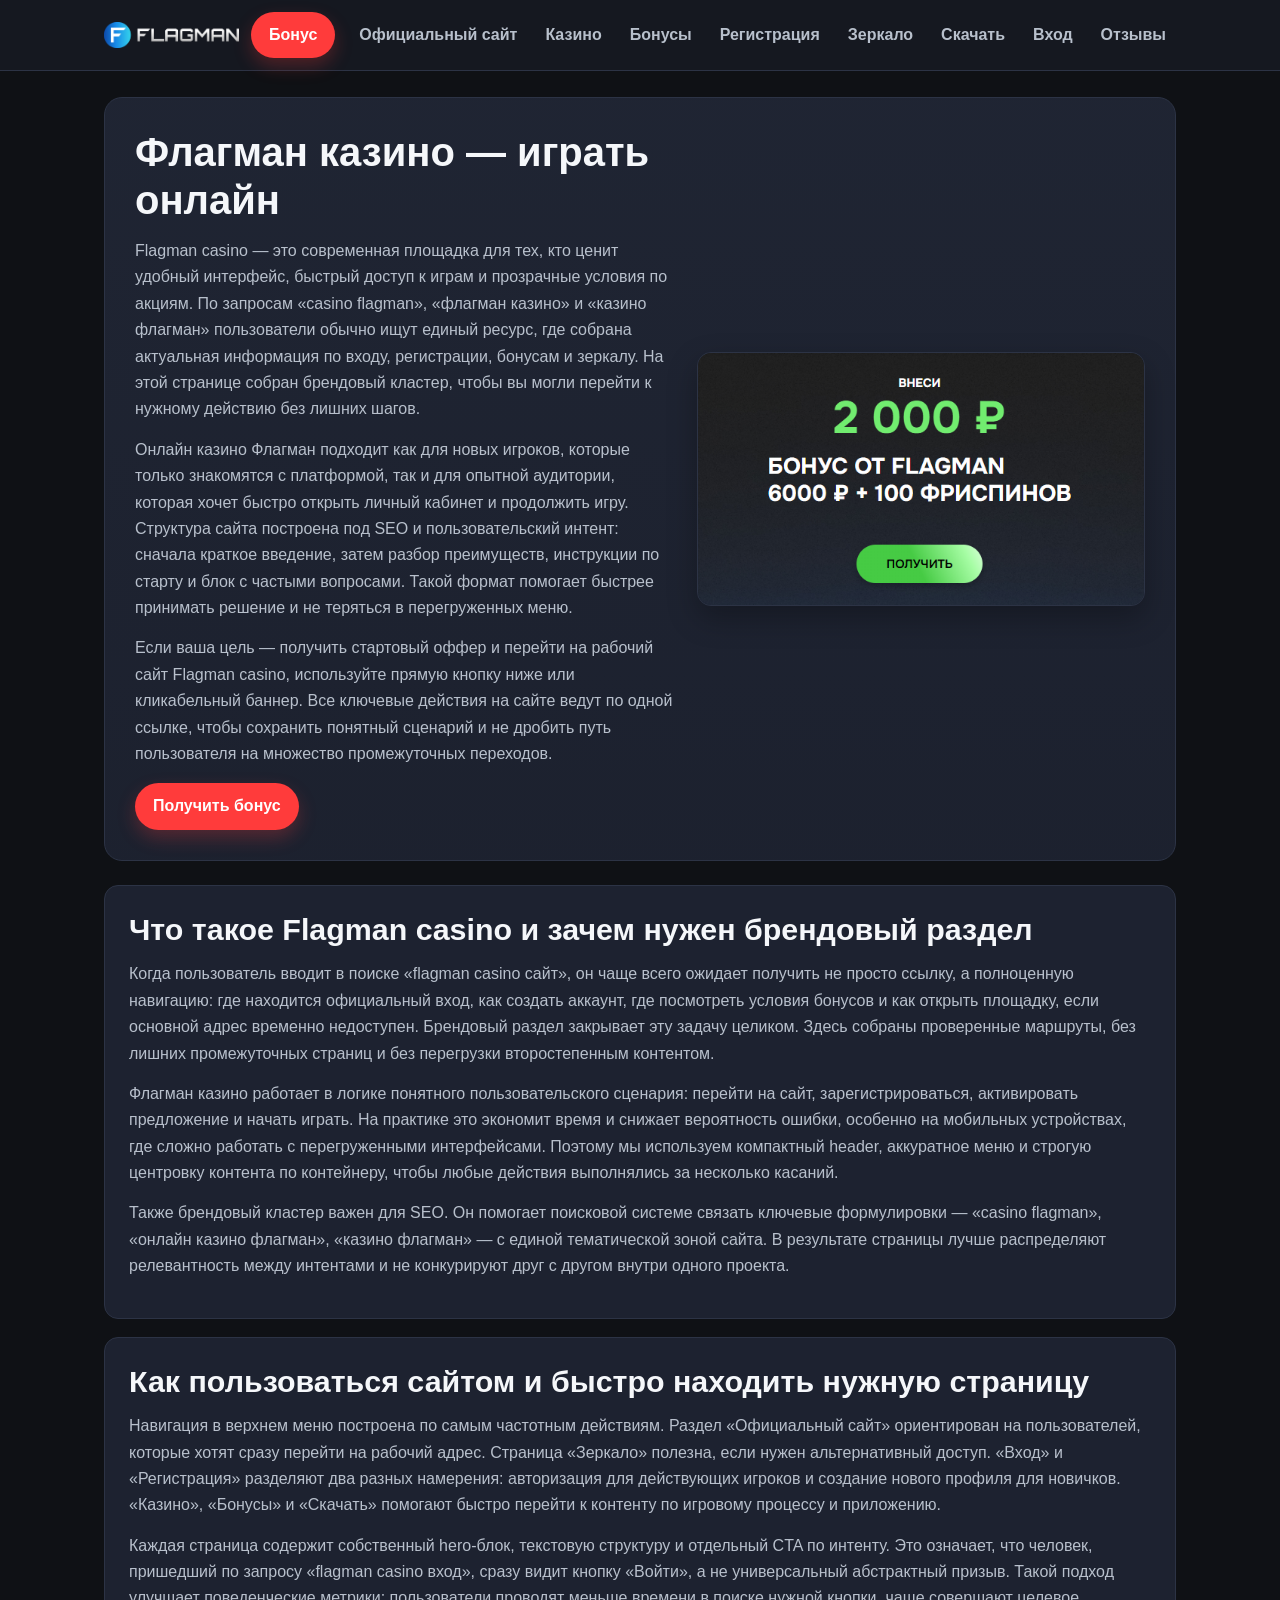
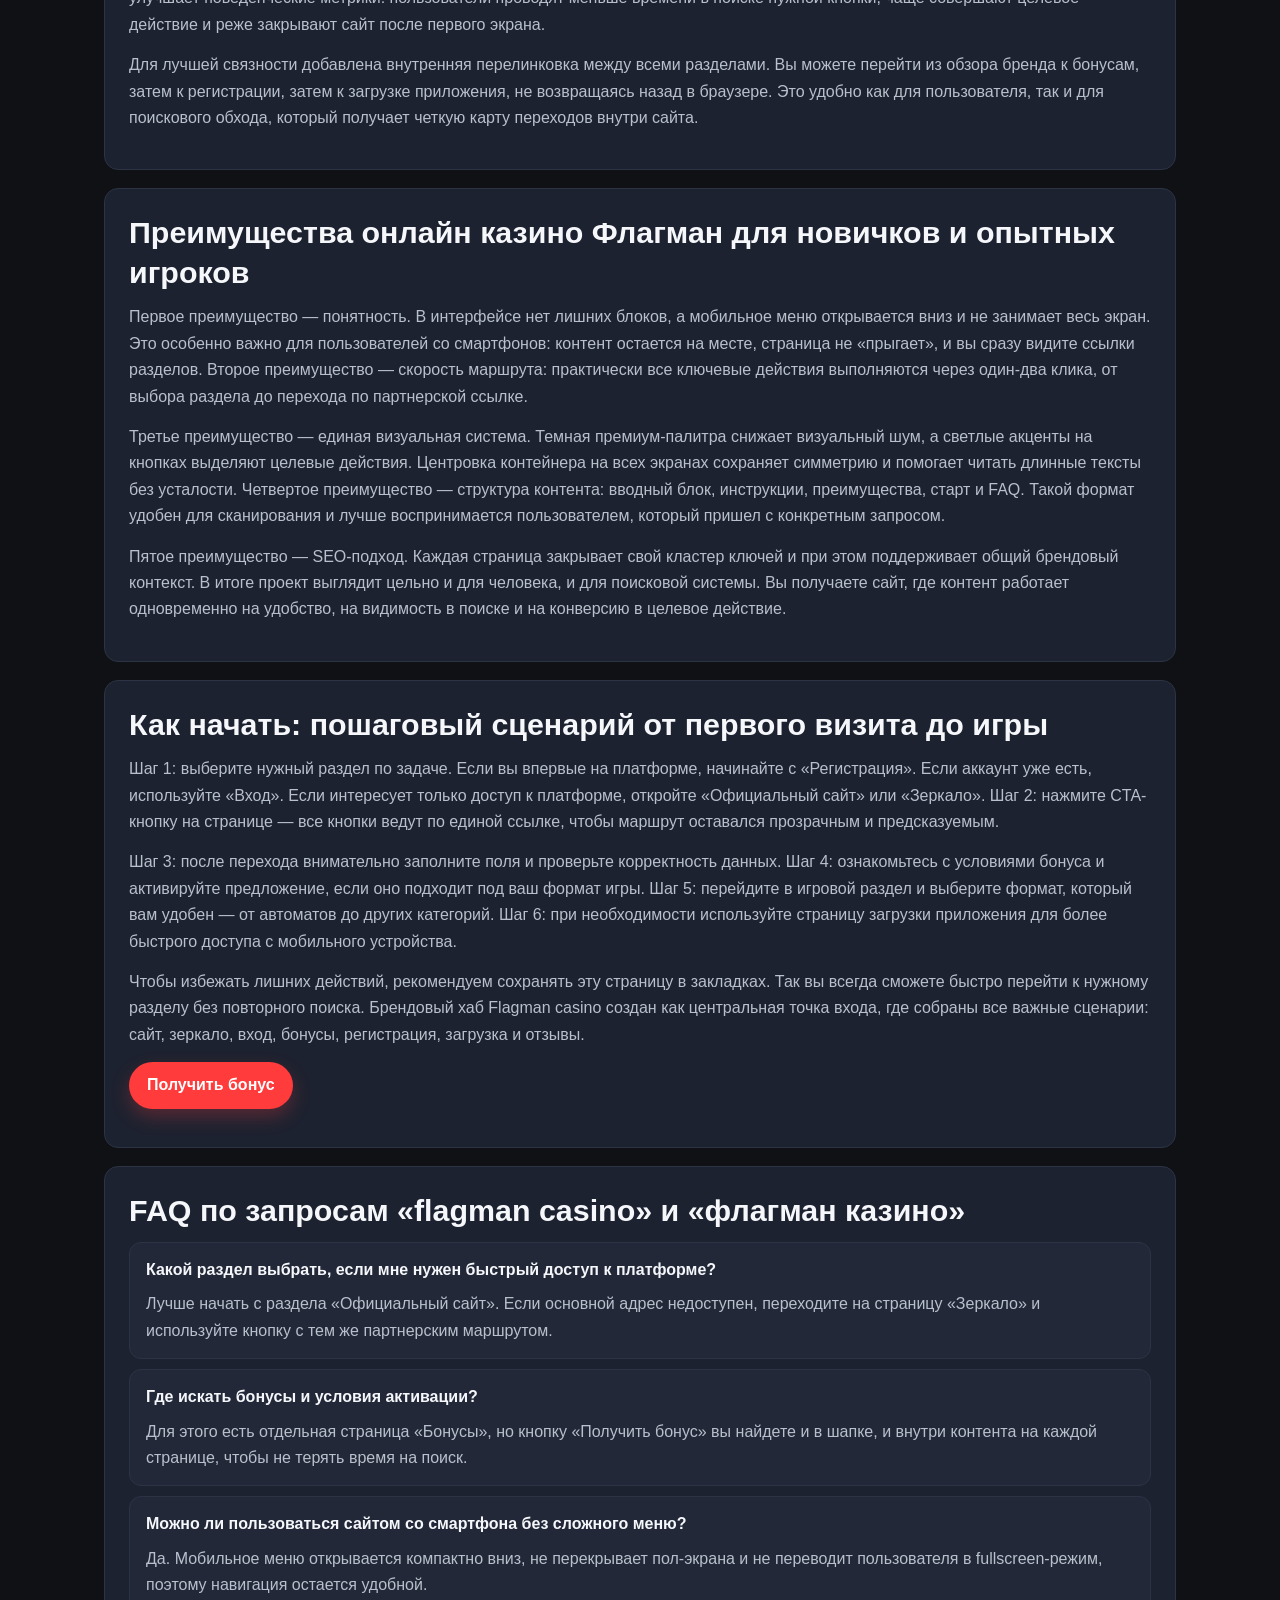
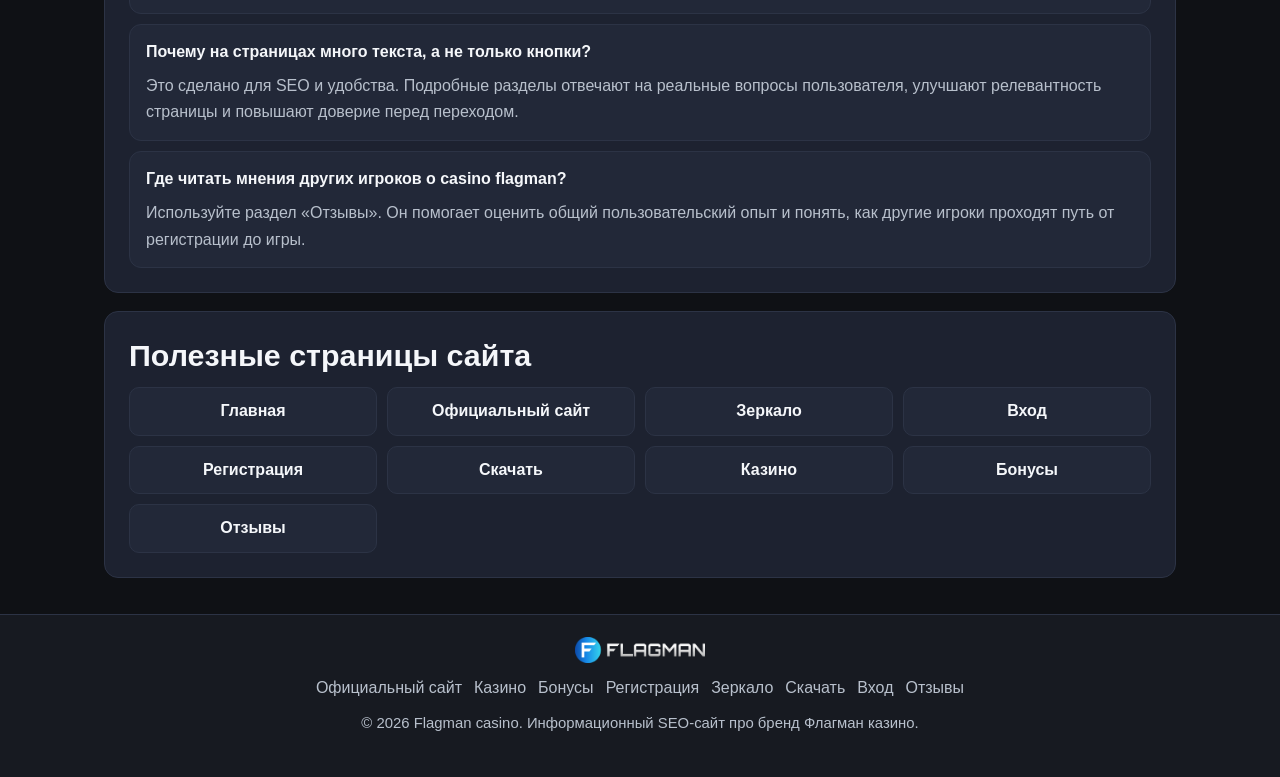
==== index.html @ 1f1b4e3d "Add files via upload" ====
<!doctype html>
<html lang="ru">
<head>
  <meta charset="UTF-8">
  <meta name="viewport" content="width=device-width, initial-scale=1.0">
  <title>Флагман казино — официальный сайт и бонусы</title>
  <meta name="description" content="Флагман казино: официальный сайт, актуальные бонусы, регистрация, вход и игровые автоматы. Узнайте, как начать играть в онлайн казино Флагман безопасно и удобно.">
  <meta name="keywords" content="flagman casino, casino flagman, флагман казино, казино флагман, flagman casino сайт, онлайн казино флагман">
  <link rel="canonical" href="https://example.com/">
  <link rel="stylesheet" href="style.css">
</head>
<body>
  <header class="site-header">
    <div class="container header-inner">
      <div class="brand-wrap">
        <a href="index.html"><img src="logo.png" alt="Логотип Flagman casino" class="logo"></a>
        <a class="bonus-btn" href="https://lkhq.cc/81ca" target="_blank" rel="nofollow noopener">Бонус</a>
      </div>
      <button class="menu-toggle" type="button" data-menu-toggle aria-label="Открыть меню" aria-expanded="false">☰</button>
      <nav class="main-nav" data-main-nav>
        <ul class="nav-list">
          <li><a href="official-site.html">Официальный сайт</a></li>
          <li><a href="casino.html">Казино</a></li>
          <li><a href="bonus.html">Бонусы</a></li>
          <li><a href="registration.html">Регистрация</a></li>
          <li><a href="zerkalo.html">Зеркало</a></li>
          <li><a href="download.html">Скачать</a></li>
          <li><a href="login.html">Вход</a></li>
          <li><a href="reviews.html">Отзывы</a></li>
        </ul>
      </nav>
    </div>
  </header>

  <main>
    <div class="container">
      <section class="hero">
        <div class="hero-grid">
          <div>
            <h1>Флагман казино — играть онлайн</h1>
            <p>Flagman casino — это современная площадка для тех, кто ценит удобный интерфейс, быстрый доступ к играм и прозрачные условия по акциям. По запросам «casino flagman», «флагман казино» и «казино флагман» пользователи обычно ищут единый ресурс, где собрана актуальная информация по входу, регистрации, бонусам и зеркалу. На этой странице собран брендовый кластер, чтобы вы могли перейти к нужному действию без лишних шагов.</p>
            <p>Онлайн казино Флагман подходит как для новых игроков, которые только знакомятся с платформой, так и для опытной аудитории, которая хочет быстро открыть личный кабинет и продолжить игру. Структура сайта построена под SEO и пользовательский интент: сначала краткое введение, затем разбор преимуществ, инструкции по старту и блок с частыми вопросами. Такой формат помогает быстрее принимать решение и не теряться в перегруженных меню.</p>
            <p>Если ваша цель — получить стартовый оффер и перейти на рабочий сайт Flagman casino, используйте прямую кнопку ниже или кликабельный баннер. Все ключевые действия на сайте ведут по одной ссылке, чтобы сохранить понятный сценарий и не дробить путь пользователя на множество промежуточных переходов.</p>
            <div class="hero-actions">
              <a class="cta-btn" href="https://lkhq.cc/81ca" target="_blank" rel="nofollow noopener">Получить бонус</a>
            </div>
          </div>
          <a class="banner-link" href="https://lkhq.cc/81ca" target="_blank" rel="nofollow noopener">
            <img src="banner.png" alt="Промо баннер Флагман казино с переходом на официальный сайт">
          </a>
        </div>
      </section>

      <div class="content-grid">
        <section class="section-card">
          <h2>Что такое Flagman casino и зачем нужен брендовый раздел</h2>
          <p>Когда пользователь вводит в поиске «flagman casino сайт», он чаще всего ожидает получить не просто ссылку, а полноценную навигацию: где находится официальный вход, как создать аккаунт, где посмотреть условия бонусов и как открыть площадку, если основной адрес временно недоступен. Брендовый раздел закрывает эту задачу целиком. Здесь собраны проверенные маршруты, без лишних промежуточных страниц и без перегрузки второстепенным контентом.</p>
          <p>Флагман казино работает в логике понятного пользовательского сценария: перейти на сайт, зарегистрироваться, активировать предложение и начать играть. На практике это экономит время и снижает вероятность ошибки, особенно на мобильных устройствах, где сложно работать с перегруженными интерфейсами. Поэтому мы используем компактный header, аккуратное меню и строгую центровку контента по контейнеру, чтобы любые действия выполнялись за несколько касаний.</p>
          <p>Также брендовый кластер важен для SEO. Он помогает поисковой системе связать ключевые формулировки — «casino flagman», «онлайн казино флагман», «казино флагман» — с единой тематической зоной сайта. В результате страницы лучше распределяют релевантность между интентами и не конкурируют друг с другом внутри одного проекта.</p>
        </section>

        <section class="section-card">
          <h2>Как пользоваться сайтом и быстро находить нужную страницу</h2>
          <p>Навигация в верхнем меню построена по самым частотным действиям. Раздел «Официальный сайт» ориентирован на пользователей, которые хотят сразу перейти на рабочий адрес. Страница «Зеркало» полезна, если нужен альтернативный доступ. «Вход» и «Регистрация» разделяют два разных намерения: авторизация для действующих игроков и создание нового профиля для новичков. «Казино», «Бонусы» и «Скачать» помогают быстро перейти к контенту по игровому процессу и приложению.</p>
          <p>Каждая страница содержит собственный hero-блок, текстовую структуру и отдельный CTA по интенту. Это означает, что человек, пришедший по запросу «flagman casino вход», сразу видит кнопку «Войти», а не универсальный абстрактный призыв. Такой подход улучшает поведенческие метрики: пользователи проводят меньше времени в поиске нужной кнопки, чаще совершают целевое действие и реже закрывают сайт после первого экрана.</p>
          <p>Для лучшей связности добавлена внутренняя перелинковка между всеми разделами. Вы можете перейти из обзора бренда к бонусам, затем к регистрации, затем к загрузке приложения, не возвращаясь назад в браузере. Это удобно как для пользователя, так и для поискового обхода, который получает четкую карту переходов внутри сайта.</p>
        </section>

        <section class="section-card">
          <h2>Преимущества онлайн казино Флагман для новичков и опытных игроков</h2>
          <p>Первое преимущество — понятность. В интерфейсе нет лишних блоков, а мобильное меню открывается вниз и не занимает весь экран. Это особенно важно для пользователей со смартфонов: контент остается на месте, страница не «прыгает», и вы сразу видите ссылки разделов. Второе преимущество — скорость маршрута: практически все ключевые действия выполняются через один-два клика, от выбора раздела до перехода по партнерской ссылке.</p>
          <p>Третье преимущество — единая визуальная система. Темная премиум-палитра снижает визуальный шум, а светлые акценты на кнопках выделяют целевые действия. Центровка контейнера на всех экранах сохраняет симметрию и помогает читать длинные тексты без усталости. Четвертое преимущество — структура контента: вводный блок, инструкции, преимущества, старт и FAQ. Такой формат удобен для сканирования и лучше воспринимается пользователем, который пришел с конкретным запросом.</p>
          <p>Пятое преимущество — SEO-подход. Каждая страница закрывает свой кластер ключей и при этом поддерживает общий брендовый контекст. В итоге проект выглядит цельно и для человека, и для поисковой системы. Вы получаете сайт, где контент работает одновременно на удобство, на видимость в поиске и на конверсию в целевое действие.</p>
        </section>

        <section class="section-card">
          <h2>Как начать: пошаговый сценарий от первого визита до игры</h2>
          <p>Шаг 1: выберите нужный раздел по задаче. Если вы впервые на платформе, начинайте с «Регистрация». Если аккаунт уже есть, используйте «Вход». Если интересует только доступ к платформе, откройте «Официальный сайт» или «Зеркало». Шаг 2: нажмите CTA-кнопку на странице — все кнопки ведут по единой ссылке, чтобы маршрут оставался прозрачным и предсказуемым.</p>
          <p>Шаг 3: после перехода внимательно заполните поля и проверьте корректность данных. Шаг 4: ознакомьтесь с условиями бонуса и активируйте предложение, если оно подходит под ваш формат игры. Шаг 5: перейдите в игровой раздел и выберите формат, который вам удобен — от автоматов до других категорий. Шаг 6: при необходимости используйте страницу загрузки приложения для более быстрого доступа с мобильного устройства.</p>
          <p>Чтобы избежать лишних действий, рекомендуем сохранять эту страницу в закладках. Так вы всегда сможете быстро перейти к нужному разделу без повторного поиска. Брендовый хаб Flagman casino создан как центральная точка входа, где собраны все важные сценарии: сайт, зеркало, вход, бонусы, регистрация, загрузка и отзывы.</p>
          <p><a class="cta-btn" href="https://lkhq.cc/81ca" target="_blank" rel="nofollow noopener">Получить бонус</a></p>
        </section>

        <section class="section-card">
          <h2>FAQ по запросам «flagman casino» и «флагман казино»</h2>
          <div class="faq-item">
            <h3>Какой раздел выбрать, если мне нужен быстрый доступ к платформе?</h3>
            <p>Лучше начать с раздела «Официальный сайт». Если основной адрес недоступен, переходите на страницу «Зеркало» и используйте кнопку с тем же партнерским маршрутом.</p>
          </div>
          <div class="faq-item">
            <h3>Где искать бонусы и условия активации?</h3>
            <p>Для этого есть отдельная страница «Бонусы», но кнопку «Получить бонус» вы найдете и в шапке, и внутри контента на каждой странице, чтобы не терять время на поиск.</p>
          </div>
          <div class="faq-item">
            <h3>Можно ли пользоваться сайтом со смартфона без сложного меню?</h3>
            <p>Да. Мобильное меню открывается компактно вниз, не перекрывает пол-экрана и не переводит пользователя в fullscreen-режим, поэтому навигация остается удобной.</p>
          </div>
          <div class="faq-item">
            <h3>Почему на страницах много текста, а не только кнопки?</h3>
            <p>Это сделано для SEO и удобства. Подробные разделы отвечают на реальные вопросы пользователя, улучшают релевантность страницы и повышают доверие перед переходом.</p>
          </div>
          <div class="faq-item">
            <h3>Где читать мнения других игроков о casino flagman?</h3>
            <p>Используйте раздел «Отзывы». Он помогает оценить общий пользовательский опыт и понять, как другие игроки проходят путь от регистрации до игры.</p>
          </div>
        </section>

        <section class="section-card">
          <h2>Полезные страницы сайта</h2>
          <div class="links-grid">
            <a href="index.html">Главная</a>
            <a href="official-site.html">Официальный сайт</a>
            <a href="zerkalo.html">Зеркало</a>
            <a href="login.html">Вход</a>
            <a href="registration.html">Регистрация</a>
            <a href="download.html">Скачать</a>
            <a href="casino.html">Казино</a>
            <a href="bonus.html">Бонусы</a>
            <a href="reviews.html">Отзывы</a>
          </div>
        </section>
      </div>
    </div>
  </main>

  <footer class="site-footer">
    <div class="container footer-inner">
      <img src="logo.png" alt="Логотип Флагман казино в подвале" class="footer-logo">
      <div class="footer-links">
        <a href="official-site.html">Официальный сайт</a>
        <a href="casino.html">Казино</a>
        <a href="bonus.html">Бонусы</a>
        <a href="registration.html">Регистрация</a>
        <a href="zerkalo.html">Зеркало</a>
        <a href="download.html">Скачать</a>
        <a href="login.html">Вход</a>
        <a href="reviews.html">Отзывы</a>
      </div>
      <p class="copyright">© 2026 Flagman casino. Информационный SEO-сайт про бренд Флагман казино.</p>
    </div>
  </footer>

  <script src="script.js"></script>
</body>
</html>
---- style.css ----
:root {
  --bg: #0f1115;
  --header-footer: #171a21;
  --block: #1d2230;
  --card: #222838;
  --border: #2c3345;
  --text: #f5f7fa;
  --muted: #b8c0cc;
  --accent: #ff3b3b;
  --accent-hover: #ff5757;
  --accent-soft: #ffd166;
}

*,
*::before,
*::after {
  box-sizing: border-box;
}

html,
body {
  margin: 0;
  padding: 0;
  background: var(--bg);
  color: var(--text);
  font-family: "Segoe UI", Tahoma, Arial, sans-serif;
  line-height: 1.65;
}

a {
  color: inherit;
  text-decoration: none;
}

img {
  max-width: 100%;
  display: block;
}

.container {
  max-width: 1120px;
  margin: 0 auto;
  padding: 0 24px;
}

.site-header {
  position: sticky;
  top: 0;
  z-index: 1000;
  background: rgba(23, 26, 33, 0.95);
  backdrop-filter: blur(6px);
  border-bottom: 1px solid var(--border);
}

.header-inner {
  min-height: 70px;
  display: flex;
  align-items: center;
  justify-content: space-between;
  gap: 14px;
}

.brand-wrap {
  display: flex;
  align-items: center;
  gap: 12px;
  min-width: 0;
}

.logo {
  width: 140px;
  height: auto;
}

.bonus-btn,
.cta-btn {
  display: inline-flex;
  align-items: center;
  justify-content: center;
  gap: 8px;
  background: var(--accent);
  color: #fff;
  padding: 10px 18px;
  border-radius: 999px;
  font-weight: 700;
  box-shadow: 0 8px 18px rgba(255, 59, 59, 0.25);
  transition: background 0.2s ease, transform 0.2s ease;
}

.bonus-btn:hover,
.cta-btn:hover {
  background: var(--accent-hover);
  transform: translateY(-1px);
}

.menu-toggle {
  border: 1px solid var(--border);
  background: var(--card);
  color: var(--text);
  width: 42px;
  height: 42px;
  border-radius: 10px;
  display: none;
  align-items: center;
  justify-content: center;
  cursor: pointer;
  font-size: 20px;
}

.main-nav {
  display: flex;
  align-items: center;
}

.nav-list {
  display: flex;
  align-items: center;
  gap: 8px;
  list-style: none;
  margin: 0;
  padding: 0;
}

.nav-list a {
  display: inline-flex;
  align-items: center;
  padding: 8px 10px;
  border-radius: 8px;
  color: var(--muted);
  font-weight: 600;
  white-space: nowrap;
}

.nav-list a:hover,
.nav-list a.active {
  color: var(--text);
  background: var(--card);
}

main {
  padding: 26px 0 10px;
}

.hero {
  background: linear-gradient(180deg, rgba(34, 40, 56, 0.85), rgba(29, 34, 48, 0.95));
  border: 1px solid var(--border);
  border-radius: 18px;
  padding: 30px;
}

.hero-grid {
  display: grid;
  grid-template-columns: 1.2fr 1fr;
  gap: 24px;
  align-items: center;
}

h1 {
  margin: 0 0 14px;
  font-size: clamp(1.8rem, 4vw, 2.5rem);
  line-height: 1.2;
}

h2 {
  margin: 0 0 12px;
  font-size: clamp(1.3rem, 2.8vw, 1.9rem);
  line-height: 1.3;
}

p {
  margin: 0 0 14px;
  color: var(--muted);
}

.hero-actions {
  margin-top: 16px;
}

.banner-link img {
  border-radius: 14px;
  border: 1px solid var(--border);
  box-shadow: 0 12px 30px rgba(0, 0, 0, 0.28);
}

.content-grid {
  margin-top: 24px;
  display: grid;
  grid-template-columns: 1fr;
  gap: 18px;
}

.section-card {
  background: var(--block);
  border: 1px solid var(--border);
  border-radius: 14px;
  padding: 24px;
}

.faq-item {
  background: var(--card);
  border: 1px solid var(--border);
  border-radius: 12px;
  padding: 14px 16px;
  margin-bottom: 10px;
}

.faq-item:last-child {
  margin-bottom: 0;
}

.faq-item h3 {
  margin: 0 0 8px;
  font-size: 1rem;
}

.faq-item p {
  margin: 0;
}

.links-grid {
  display: grid;
  grid-template-columns: repeat(4, minmax(0, 1fr));
  gap: 10px;
}

.links-grid a {
  background: var(--card);
  border: 1px solid var(--border);
  border-radius: 10px;
  padding: 10px 12px;
  color: var(--text);
  text-align: center;
  font-weight: 600;
}

.links-grid a:hover {
  border-color: var(--accent-soft);
  color: var(--accent-soft);
}

.site-footer {
  margin-top: 26px;
  border-top: 1px solid var(--border);
  background: var(--header-footer);
}

.footer-inner {
  padding: 22px 0 28px;
  text-align: center;
}

.footer-logo {
  width: 130px;
  margin: 0 auto 12px;
}

.footer-links {
  display: flex;
  justify-content: center;
  flex-wrap: wrap;
  gap: 12px;
  margin-bottom: 10px;
}

.footer-links a {
  color: var(--muted);
}

.footer-links a:hover {
  color: var(--text);
}

.copyright {
  color: var(--muted);
  font-size: 0.93rem;
}

@media (max-width: 980px) {
  .header-inner {
    min-height: 62px;
  }

  .logo {
    width: 118px;
  }

  .main-nav {
    position: absolute;
    left: 0;
    right: 0;
    top: 100%;
    background: var(--header-footer);
    border-bottom: 1px solid var(--border);
    border-top: 1px solid var(--border);
    padding: 8px 0;
    display: none;
  }

  .main-nav.open {
    display: block;
  }

  .nav-list {
    flex-direction: column;
    align-items: stretch;
    gap: 4px;
    padding: 0 24px;
  }

  .nav-list a {
    width: 100%;
    justify-content: flex-start;
    padding: 10px 12px;
  }

  .menu-toggle {
    display: inline-flex;
  }

  .hero {
    padding: 22px;
  }

  .hero-grid {
    grid-template-columns: 1fr;
    gap: 16px;
  }

  .links-grid {
    grid-template-columns: repeat(2, minmax(0, 1fr));
  }
}

@media (max-width: 560px) {
  .container {
    padding: 0 16px;
  }

  .bonus-btn {
    padding: 9px 12px;
    font-size: 0.92rem;
  }

  .hero,
  .section-card {
    padding: 18px;
  }
}
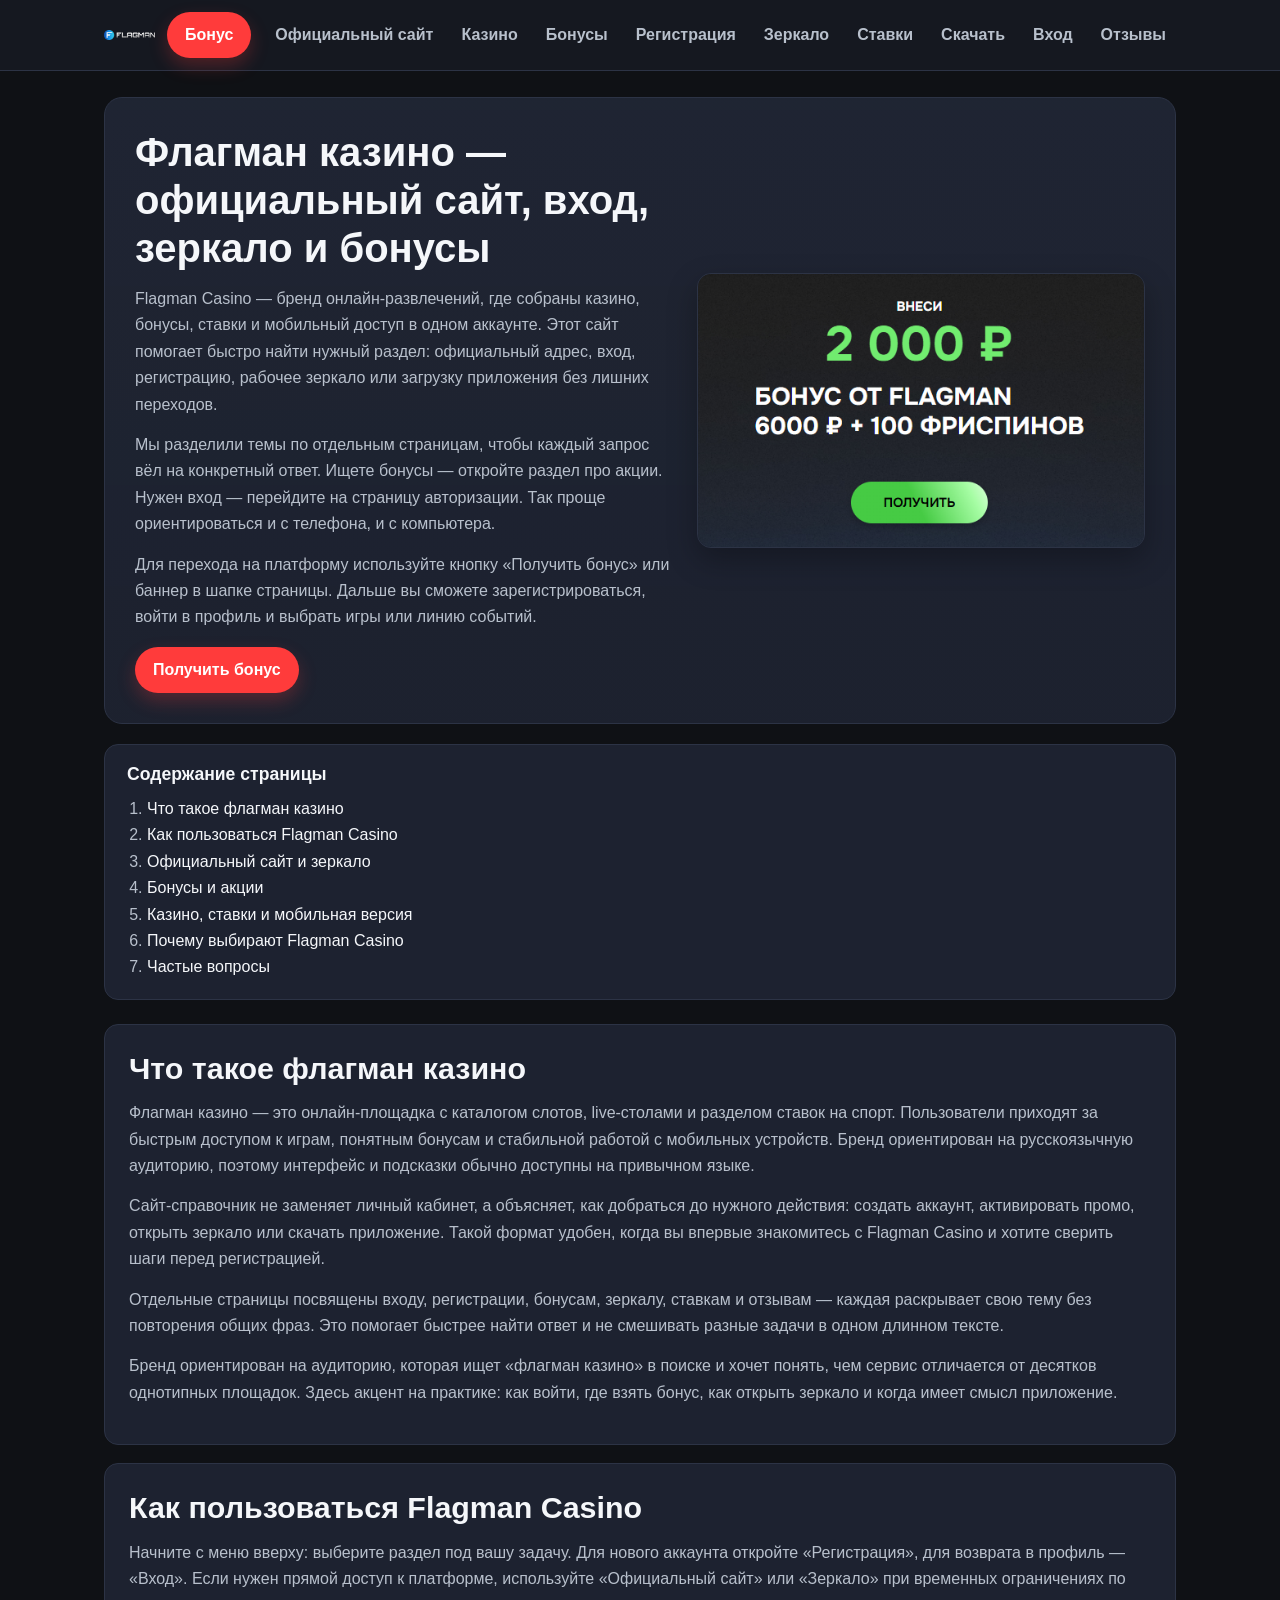
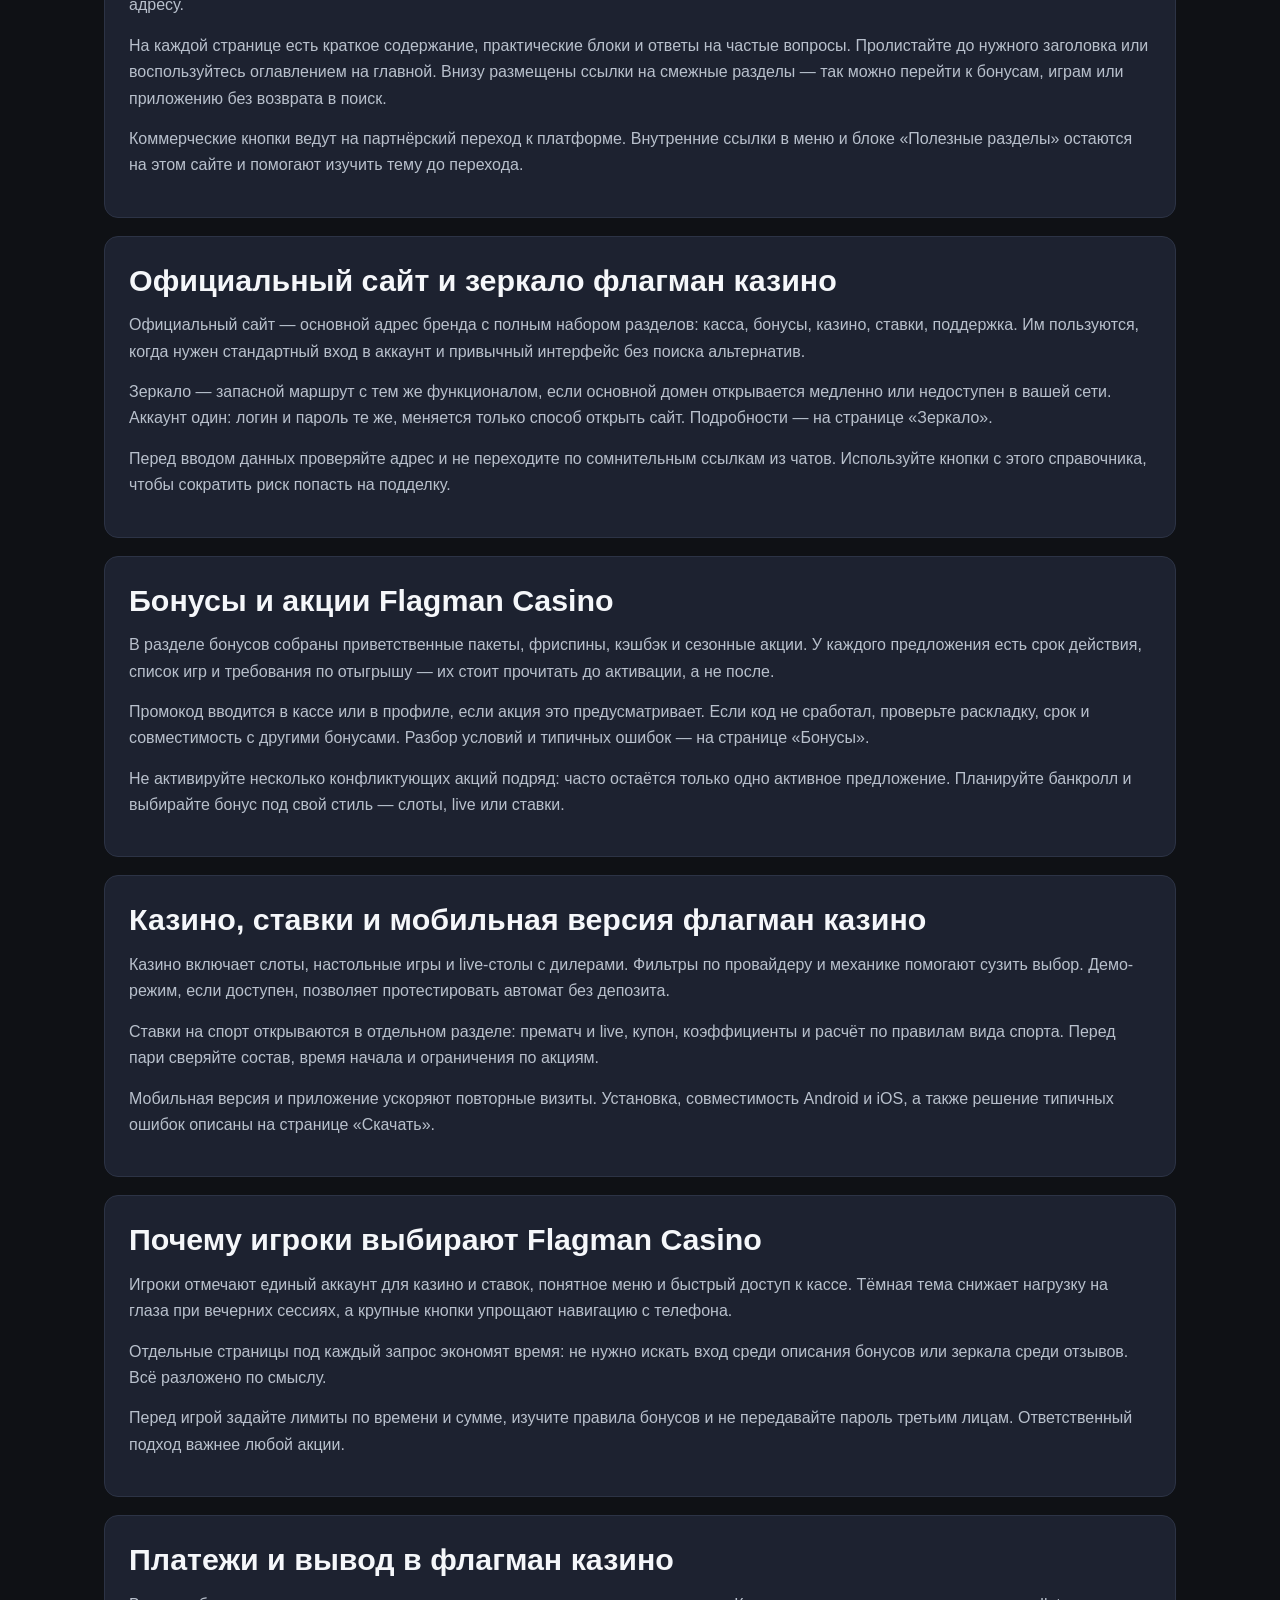
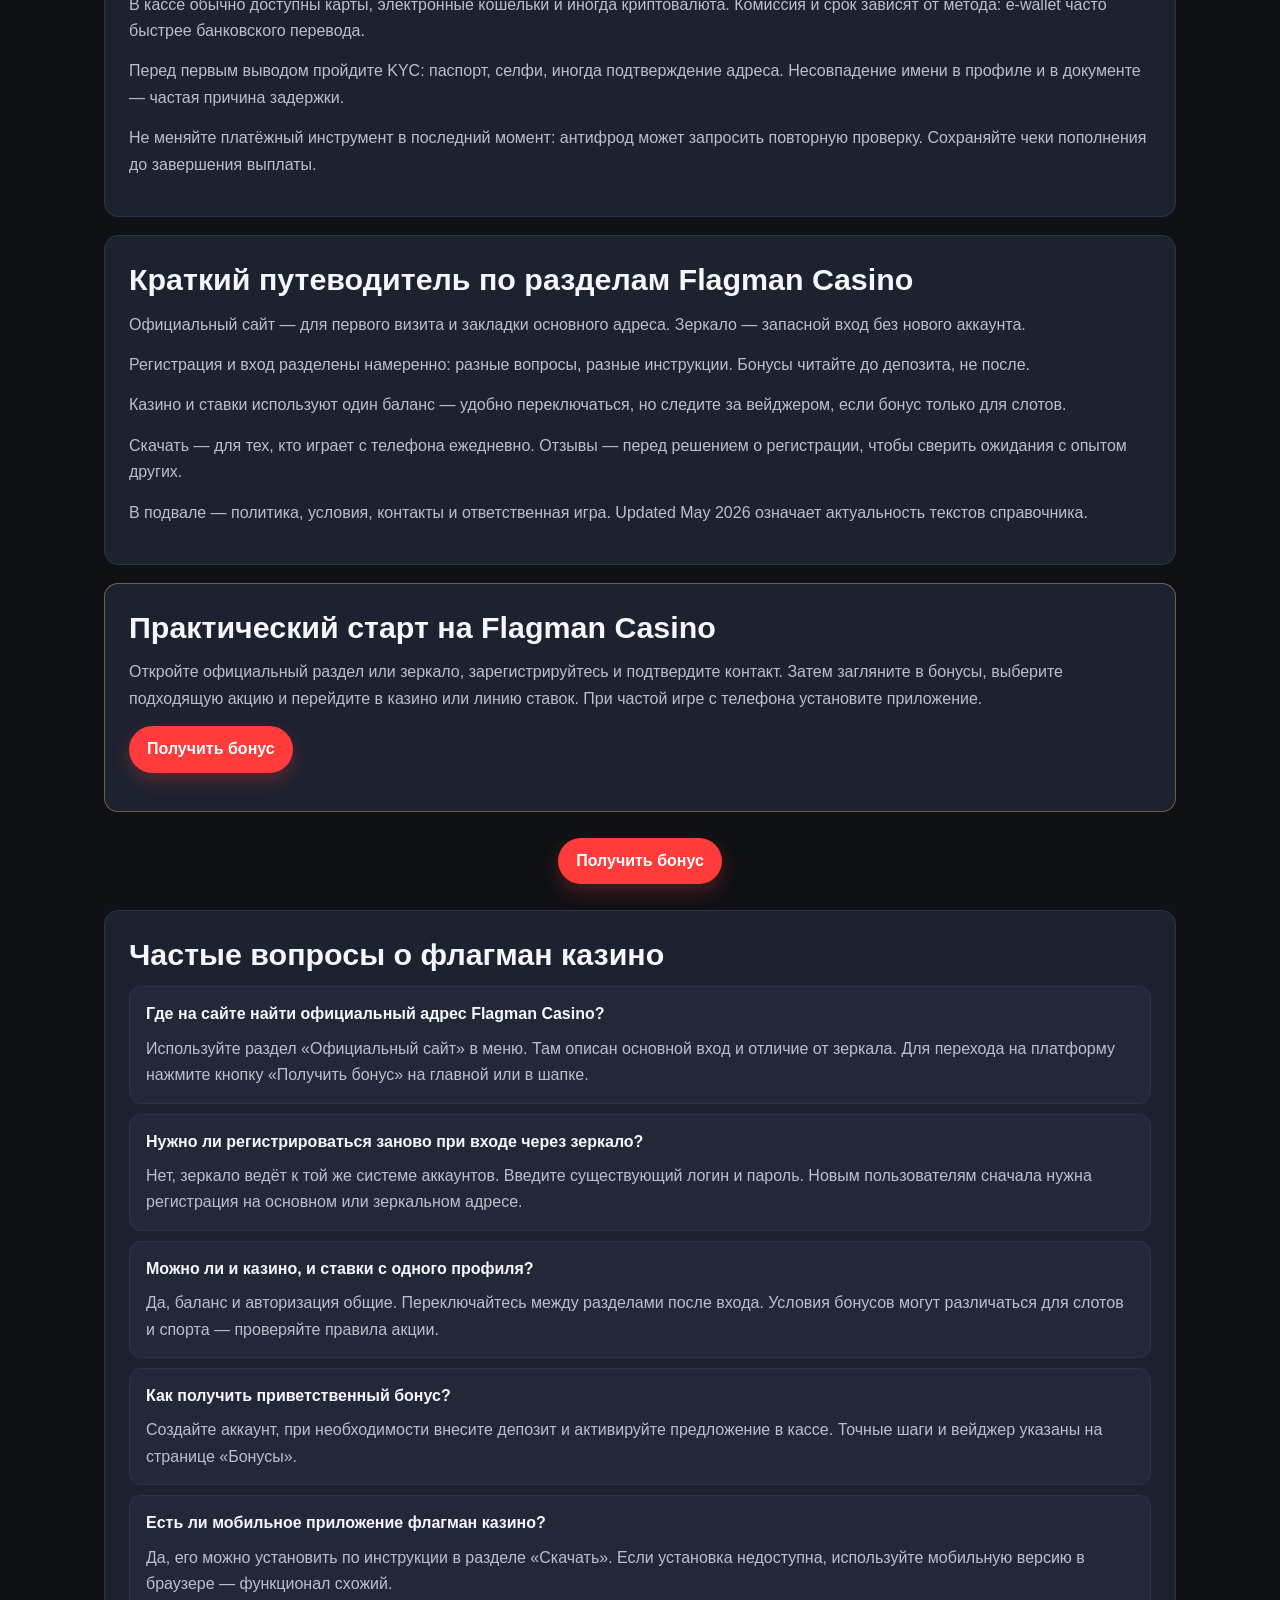
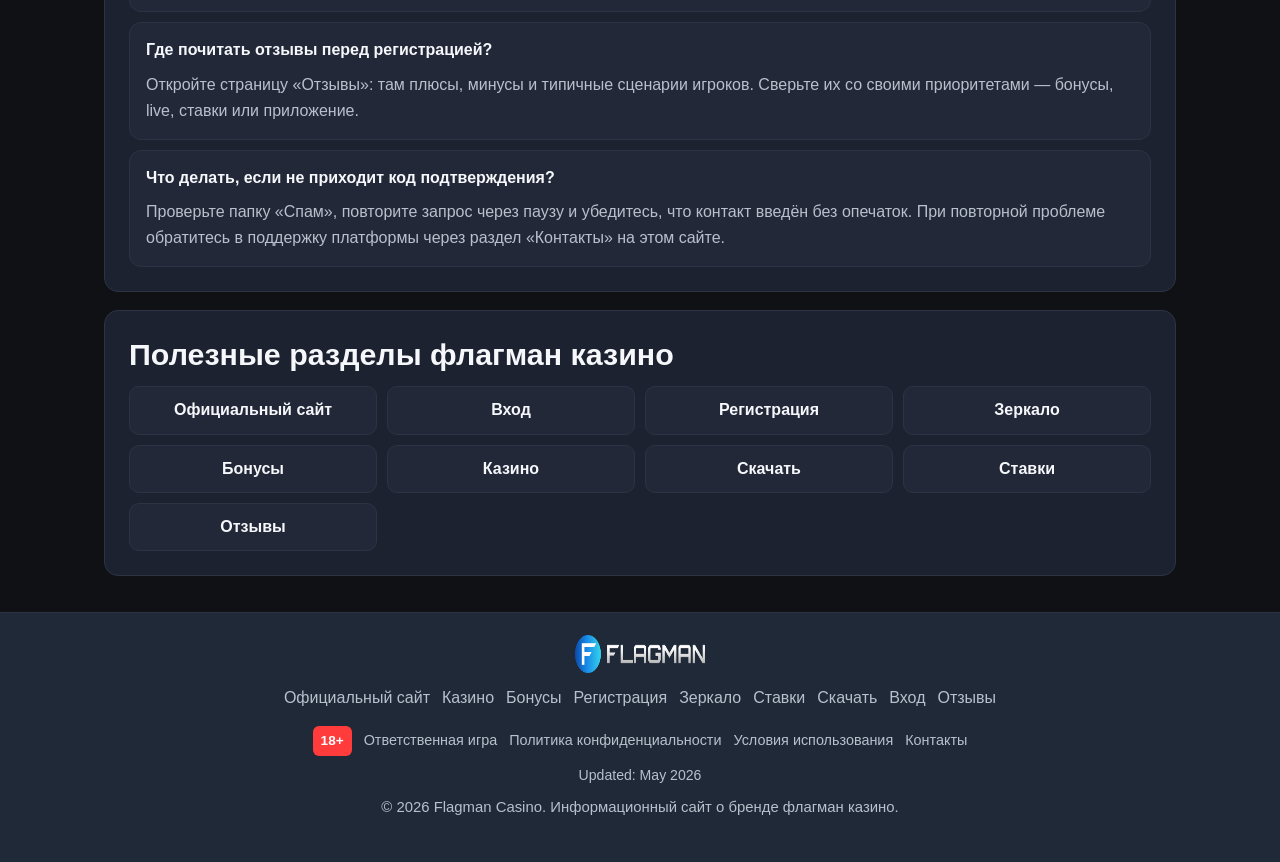
==== commit f8be0a8e: "23" ====
--- a/index.html
+++ b/index.html
@@ -3,143 +3,107 @@
 <head>
   <meta charset="UTF-8">
   <meta name="viewport" content="width=device-width, initial-scale=1.0">
-  <title>Флагман казино — официальный сайт и бонусы</title>
-  <meta name="description" content="Флагман казино: официальный сайт, актуальные бонусы, регистрация, вход и игровые автоматы. Узнайте, как начать играть в онлайн казино Флагман безопасно и удобно.">
-  <meta name="keywords" content="flagman casino, casino flagman, флагман казино, казино флагман, flagman casino сайт, онлайн казино флагман">
-  <link rel="canonical" href="https://example.com/">
-  <link rel="stylesheet" href="style.css">
+  <meta name="robots" content="index, follow, max-image-preview:large">
+  <title>Флагман казино — официальный сайт, вход и зеркало</title>
+  <meta name="description" content="Флагман казино: официальный сайт, вход, регистрация, бонусы, зеркало, ставки, казино и скачать приложение. Актуальный гид по Flagman Casino.">
+  <link rel="canonical" href="https://flagman-casino.vercel.app/">
+  <meta name="theme-color" content="#1f2937">
+  
+<link rel="icon" href="/favicon.ico?v=2" sizes="any">
+<link rel="icon" type="image/png" sizes="32x32" href="/favicon-32x32.png?v=2">
+<link rel="icon" type="image/png" sizes="16x16" href="/favicon-16x16.png?v=2">
+<link rel="apple-touch-icon" href="/apple-touch-icon.png?v=2">
+<link rel="manifest" href="/site.webmanifest">
+
+  
+<meta property="og:type" content="website">
+<meta property="og:url" content="https://flagman-casino.vercel.app/">
+<meta property="og:title" content="Флагман казино — официальный сайт, вход и зеркало">
+<meta property="og:description" content="Флагман казино: официальный сайт, вход, регистрация, бонусы, зеркало, ставки, казино и скачать приложение. Актуальный гид по Flagman Casino.">
+<meta property="og:image" content="https://flagman-casino.vercel.app/assets/img/flagman-banner.png">
+<meta name="twitter:card" content="summary_large_image">
+<meta name="twitter:title" content="Флагман казино — официальный сайт, вход и зеркало">
+<meta name="twitter:description" content="Флагман казино: официальный сайт, вход, регистрация, бонусы, зеркало, ставки, казино и скачать приложение. Актуальный гид по Flagman Casino.">
+<meta name="twitter:image" content="https://flagman-casino.vercel.app/assets/img/flagman-banner.png">
+
+  <link rel="stylesheet" href="/style.css">
+  <script type="application/ld+json">{"@context": "https://schema.org", "@graph": [{"@type": "WebSite", "@id": "https://flagman-casino.vercel.app/#website", "url": "https://flagman-casino.vercel.app/", "name": "Flagman Casino", "inLanguage": "ru-RU"}, {"@type": "Organization", "@id": "https://flagman-casino.vercel.app/#organization", "name": "Flagman Casino", "url": "https://flagman-casino.vercel.app/", "logo": "https://flagman-casino.vercel.app/assets/img/logo.png"}, {"@type": "WebPage", "@id": "https://flagman-casino.vercel.app/#webpage", "url": "https://flagman-casino.vercel.app/", "name": "Флагман казино — официальный сайт, вход и зеркало", "description": "Флагман казино: официальный сайт, вход, регистрация, бонусы, зеркало, ставки, казино и скачать приложение. Актуальный гид по Flagman Casino.", "isPartOf": {"@id": "https://flagman-casino.vercel.app/#website"}, "inLanguage": "ru-RU"}, {"@type": "BreadcrumbList", "itemListElement": [{"@type": "ListItem", "position": 1, "name": "Главная", "item": "https://flagman-casino.vercel.app/"}]}, {"@type": "Article", "headline": "Флагман казино — официальный сайт, вход, зеркало и бонусы", "description": "Флагман казино: официальный сайт, вход, регистрация, бонусы, зеркало, ставки, казино и скачать приложение. Актуальный гид по Flagman Casino.", "author": {"@type": "Organization", "name": "Flagman Casino"}, "publisher": {"@type": "Organization", "name": "Flagman Casino", "logo": "https://flagman-casino.vercel.app/assets/img/logo.png"}, "datePublished": "2026-05-17", "dateModified": "2026-05-17", "inLanguage": "ru-RU", "mainEntityOfPage": {"@id": "https://flagman-casino.vercel.app/#webpage"}}, {"@type": "FAQPage", "mainEntity": [{"@type": "Question", "name": "Где на сайте найти официальный адрес Flagman Casino?", "acceptedAnswer": {"@type": "Answer", "text": "Используйте раздел «Официальный сайт» в меню. Там описан основной вход и отличие от зеркала. Для перехода на платформу нажмите кнопку «Получить бонус» на главной или в шапке."}}, {"@type": "Question", "name": "Нужно ли регистрироваться заново при входе через зеркало?", "acceptedAnswer": {"@type": "Answer", "text": "Нет, зеркало ведёт к той же системе аккаунтов. Введите существующий логин и пароль. Новым пользователям сначала нужна регистрация на основном или зеркальном адресе."}}, {"@type": "Question", "name": "Можно ли и казино, и ставки с одного профиля?", "acceptedAnswer": {"@type": "Answer", "text": "Да, баланс и авторизация общие. Переключайтесь между разделами после входа. Условия бонусов могут различаться для слотов и спорта — проверяйте правила акции."}}, {"@type": "Question", "name": "Как получить приветственный бонус?", "acceptedAnswer": {"@type": "Answer", "text": "Создайте аккаунт, при необходимости внесите депозит и активируйте предложение в кассе. Точные шаги и вейджер указаны на странице «Бонусы»."}}, {"@type": "Question", "name": "Есть ли мобильное приложение флагман казино?", "acceptedAnswer": {"@type": "Answer", "text": "Да, его можно установить по инструкции в разделе «Скачать». Если установка недоступна, используйте мобильную версию в браузере — функционал схожий."}}, {"@type": "Question", "name": "Где почитать отзывы перед регистрацией?", "acceptedAnswer": {"@type": "Answer", "text": "Откройте страницу «Отзывы»: там плюсы, минусы и типичные сценарии игроков. Сверьте их со своими приоритетами — бонусы, live, ставки или приложение."}}, {"@type": "Question", "name": "Что делать, если не приходит код подтверждения?", "acceptedAnswer": {"@type": "Answer", "text": "Проверьте папку «Спам», повторите запрос через паузу и убедитесь, что контакт введён без опечаток. При повторной проблеме обратитесь в поддержку платформы через раздел «Контакты» на этом сайте."}}]}]}</script>
 </head>
 <body>
-  <header class="site-header">
-    <div class="container header-inner">
-      <div class="brand-wrap">
-        <a href="index.html"><img src="logo.png" alt="Логотип Flagman casino" class="logo"></a>
-        <a class="bonus-btn" href="https://lkhq.cc/81ca" target="_blank" rel="nofollow noopener">Бонус</a>
+<header class="site-header">
+  <div class="container header-inner">
+    <div class="brand-wrap">
+      <a href="/"><img src="/assets/img/logo.png" alt="Flagman Casino логотип" class="logo" width="140" height="40" decoding="async"></a>
+      <a class="bonus-btn" href="https://lkga.cc/0b02c9ea" target="_blank" rel="nofollow sponsored noopener">Бонус</a>
+    </div>
+    <button class="menu-toggle" type="button" data-menu-toggle aria-label="Открыть меню" aria-expanded="false">☰</button>
+    <nav class="main-nav" data-main-nav aria-label="Основное меню">
+      <ul class="nav-list"><li><a href="/official-site/">Официальный сайт</a></li><li><a href="/casino/">Казино</a></li><li><a href="/bonus/">Бонусы</a></li><li><a href="/registration/">Регистрация</a></li><li><a href="/zerkalo/">Зеркало</a></li><li><a href="/bets/">Ставки</a></li><li><a href="/download/">Скачать</a></li><li><a href="/login/">Вход</a></li><li><a href="/reviews/">Отзывы</a></li></ul>
+    </nav>
+  </div>
+</header>
+<main>
+  <div class="container">
+    <section class="hero">
+      <div class="hero-grid">
+        <div>
+          <h1>Флагман казино — официальный сайт, вход, зеркало и бонусы</h1>
+          <p>Flagman Casino — бренд онлайн-развлечений, где собраны казино, бонусы, ставки и мобильный доступ в одном аккаунте. Этот сайт помогает быстро найти нужный раздел: официальный адрес, вход, регистрацию, рабочее зеркало или загрузку приложения без лишних переходов.</p><p>Мы разделили темы по отдельным страницам, чтобы каждый запрос вёл на конкретный ответ. Ищете бонусы — откройте раздел про акции. Нужен вход — перейдите на страницу авторизации. Так проще ориентироваться и с телефона, и с компьютера.</p><p>Для перехода на платформу используйте кнопку «Получить бонус» или баннер в шапке страницы. Дальше вы сможете зарегистрироваться, войти в профиль и выбрать игры или линию событий.</p>
+          <div class="hero-actions">
+            <a class="cta-btn" href="https://lkga.cc/0b02c9ea" target="_blank" rel="nofollow sponsored noopener">Получить бонус</a>
+          </div>
+        </div>
+        <a class="banner-link" href="https://lkga.cc/0b02c9ea" target="_blank" rel="nofollow sponsored noopener">
+          <img src="/assets/img/flagman-banner.png" alt="Флагман казино официальный сайт, вход и бонусы" width="520" height="320" loading="eager" fetchpriority="high" decoding="async">
+        </a>
       </div>
-      <button class="menu-toggle" type="button" data-menu-toggle aria-label="Открыть меню" aria-expanded="false">☰</button>
-      <nav class="main-nav" data-main-nav>
-        <ul class="nav-list">
-          <li><a href="official-site.html">Официальный сайт</a></li>
-          <li><a href="casino.html">Казино</a></li>
-          <li><a href="bonus.html">Бонусы</a></li>
-          <li><a href="registration.html">Регистрация</a></li>
-          <li><a href="zerkalo.html">Зеркало</a></li>
-          <li><a href="download.html">Скачать</a></li>
-          <li><a href="login.html">Вход</a></li>
-          <li><a href="reviews.html">Отзывы</a></li>
-        </ul>
-      </nav>
+    </section>
+    <nav class="page-toc" aria-label="Содержание страницы"><h2 class="toc-title">Содержание страницы</h2><ol><li><a href="#what-is">Что такое флагман казино</a></li><li><a href="#how-to-use">Как пользоваться Flagman Casino</a></li><li><a href="#official-mirror">Официальный сайт и зеркало</a></li><li><a href="#bonuses">Бонусы и акции</a></li><li><a href="#games-bets">Казино, ставки и мобильная версия</a></li><li><a href="#why-choose">Почему выбирают Flagman Casino</a></li><li><a href="#faq">Частые вопросы</a></li></ol></nav>
+    <div class="content-grid">
+      <section class="section-card" id="what-is"><h2>Что такое флагман казино</h2><p>Флагман казино — это онлайн-площадка с каталогом слотов, live-столами и разделом ставок на спорт. Пользователи приходят за быстрым доступом к играм, понятным бонусам и стабильной работой с мобильных устройств. Бренд ориентирован на русскоязычную аудиторию, поэтому интерфейс и подсказки обычно доступны на привычном языке.</p><p>Сайт-справочник не заменяет личный кабинет, а объясняет, как добраться до нужного действия: создать аккаунт, активировать промо, открыть зеркало или скачать приложение. Такой формат удобен, когда вы впервые знакомитесь с Flagman Casino и хотите сверить шаги перед регистрацией.</p><p>Отдельные страницы посвящены входу, регистрации, бонусам, зеркалу, ставкам и отзывам — каждая раскрывает свою тему без повторения общих фраз. Это помогает быстрее найти ответ и не смешивать разные задачи в одном длинном тексте.</p><p>Бренд ориентирован на аудиторию, которая ищет «флагман казино» в поиске и хочет понять, чем сервис отличается от десятков однотипных площадок. Здесь акцент на практике: как войти, где взять бонус, как открыть зеркало и когда имеет смысл приложение.</p></section>
+<section class="section-card" id="how-to-use"><h2>Как пользоваться Flagman Casino</h2><p>Начните с меню вверху: выберите раздел под вашу задачу. Для нового аккаунта откройте «Регистрация», для возврата в профиль — «Вход». Если нужен прямой доступ к платформе, используйте «Официальный сайт» или «Зеркало» при временных ограничениях по адресу.</p><p>На каждой странице есть краткое содержание, практические блоки и ответы на частые вопросы. Пролистайте до нужного заголовка или воспользуйтесь оглавлением на главной. Внизу размещены ссылки на смежные разделы — так можно перейти к бонусам, играм или приложению без возврата в поиск.</p><p>Коммерческие кнопки ведут на партнёрский переход к платформе. Внутренние ссылки в меню и блоке «Полезные разделы» остаются на этом сайте и помогают изучить тему до перехода.</p></section>
+<section class="section-card" id="official-mirror"><h2>Официальный сайт и зеркало флагман казино</h2><p>Официальный сайт — основной адрес бренда с полным набором разделов: касса, бонусы, казино, ставки, поддержка. Им пользуются, когда нужен стандартный вход в аккаунт и привычный интерфейс без поиска альтернатив.</p><p>Зеркало — запасной маршрут с тем же функционалом, если основной домен открывается медленно или недоступен в вашей сети. Аккаунт один: логин и пароль те же, меняется только способ открыть сайт. Подробности — на странице «Зеркало».</p><p>Перед вводом данных проверяйте адрес и не переходите по сомнительным ссылкам из чатов. Используйте кнопки с этого справочника, чтобы сократить риск попасть на подделку.</p></section>
+<section class="section-card" id="bonuses"><h2>Бонусы и акции Flagman Casino</h2><p>В разделе бонусов собраны приветственные пакеты, фриспины, кэшбэк и сезонные акции. У каждого предложения есть срок действия, список игр и требования по отыгрышу — их стоит прочитать до активации, а не после.</p><p>Промокод вводится в кассе или в профиле, если акция это предусматривает. Если код не сработал, проверьте раскладку, срок и совместимость с другими бонусами. Разбор условий и типичных ошибок — на странице «Бонусы».</p><p>Не активируйте несколько конфликтующих акций подряд: часто остаётся только одно активное предложение. Планируйте банкролл и выбирайте бонус под свой стиль — слоты, live или ставки.</p></section>
+<section class="section-card" id="games-bets"><h2>Казино, ставки и мобильная версия флагман казино</h2><p>Казино включает слоты, настольные игры и live-столы с дилерами. Фильтры по провайдеру и механике помогают сузить выбор. Демо-режим, если доступен, позволяет протестировать автомат без депозита.</p><p>Ставки на спорт открываются в отдельном разделе: прематч и live, купон, коэффициенты и расчёт по правилам вида спорта. Перед пари сверяйте состав, время начала и ограничения по акциям.</p><p>Мобильная версия и приложение ускоряют повторные визиты. Установка, совместимость Android и iOS, а также решение типичных ошибок описаны на странице «Скачать».</p></section>
+<section class="section-card" id="why-choose"><h2>Почему игроки выбирают Flagman Casino</h2><p>Игроки отмечают единый аккаунт для казино и ставок, понятное меню и быстрый доступ к кассе. Тёмная тема снижает нагрузку на глаза при вечерних сессиях, а крупные кнопки упрощают навигацию с телефона.</p><p>Отдельные страницы под каждый запрос экономят время: не нужно искать вход среди описания бонусов или зеркала среди отзывов. Всё разложено по смыслу.</p><p>Перед игрой задайте лимиты по времени и сумме, изучите правила бонусов и не передавайте пароль третьим лицам. Ответственный подход важнее любой акции.</p></section>
+<section class="section-card" id="payments"><h2>Платежи и вывод в флагман казино</h2><p>В кассе обычно доступны карты, электронные кошельки и иногда криптовалюта. Комиссия и срок зависят от метода: e-wallet часто быстрее банковского перевода.</p><p>Перед первым выводом пройдите KYC: паспорт, селфи, иногда подтверждение адреса. Несовпадение имени в профиле и в документе — частая причина задержки.</p><p>Не меняйте платёжный инструмент в последний момент: антифрод может запросить повторную проверку. Сохраняйте чеки пополнения до завершения выплаты.</p></section>
+<section class="section-card" id="guide"><h2>Краткий путеводитель по разделам Flagman Casino</h2><p>Официальный сайт — для первого визита и закладки основного адреса. Зеркало — запасной вход без нового аккаунта.</p><p>Регистрация и вход разделены намеренно: разные вопросы, разные инструкции. Бонусы читайте до депозита, не после.</p><p>Казино и ставки используют один баланс — удобно переключаться, но следите за вейджером, если бонус только для слотов.</p><p>Скачать — для тех, кто играет с телефона ежедневно. Отзывы — перед решением о регистрации, чтобы сверить ожидания с опытом других.</p><p>В подвале — политика, условия, контакты и ответственная игра. Updated May 2026 означает актуальность текстов справочника.</p></section>
+
+      <section class="section-card practice-block"><h2>Практический старт на Flagman Casino</h2><p>Откройте официальный раздел или зеркало, зарегистрируйтесь и подтвердите контакт. Затем загляните в бонусы, выберите подходящую акцию и перейдите в казино или линию ставок. При частой игре с телефона установите приложение.</p><p><a class="cta-btn" href="https://lkga.cc/0b02c9ea" target="_blank" rel="nofollow sponsored noopener">Получить бонус</a></p></section>
+      <p class="cta-mid"><a class="cta-btn" href="https://lkga.cc/0b02c9ea" target="_blank" rel="nofollow sponsored noopener">Получить бонус</a></p>
+      <section class="section-card" id="faq"><h2>Частые вопросы о флагман казино</h2><div class="faq-item"><h3>Где на сайте найти официальный адрес Flagman Casino?</h3><p>Используйте раздел «Официальный сайт» в меню. Там описан основной вход и отличие от зеркала. Для перехода на платформу нажмите кнопку «Получить бонус» на главной или в шапке.</p></div><div class="faq-item"><h3>Нужно ли регистрироваться заново при входе через зеркало?</h3><p>Нет, зеркало ведёт к той же системе аккаунтов. Введите существующий логин и пароль. Новым пользователям сначала нужна регистрация на основном или зеркальном адресе.</p></div><div class="faq-item"><h3>Можно ли и казино, и ставки с одного профиля?</h3><p>Да, баланс и авторизация общие. Переключайтесь между разделами после входа. Условия бонусов могут различаться для слотов и спорта — проверяйте правила акции.</p></div><div class="faq-item"><h3>Как получить приветственный бонус?</h3><p>Создайте аккаунт, при необходимости внесите депозит и активируйте предложение в кассе. Точные шаги и вейджер указаны на странице «Бонусы».</p></div><div class="faq-item"><h3>Есть ли мобильное приложение флагман казино?</h3><p>Да, его можно установить по инструкции в разделе «Скачать». Если установка недоступна, используйте мобильную версию в браузере — функционал схожий.</p></div><div class="faq-item"><h3>Где почитать отзывы перед регистрацией?</h3><p>Откройте страницу «Отзывы»: там плюсы, минусы и типичные сценарии игроков. Сверьте их со своими приоритетами — бонусы, live, ставки или приложение.</p></div><div class="faq-item"><h3>Что делать, если не приходит код подтверждения?</h3><p>Проверьте папку «Спам», повторите запрос через паузу и убедитесь, что контакт введён без опечаток. При повторной проблеме обратитесь в поддержку платформы через раздел «Контакты» на этом сайте.</p></div></section>
+      <section class="section-card">
+  <h2>Полезные разделы флагман казино</h2>
+  <div class="links-grid"><a href="/official-site/">Официальный сайт</a><a href="/login/">Вход</a><a href="/registration/">Регистрация</a><a href="/zerkalo/">Зеркало</a><a href="/bonus/">Бонусы</a><a href="/casino/">Казино</a><a href="/download/">Скачать</a><a href="/bets/">Ставки</a><a href="/reviews/">Отзывы</a></div>
+</section>
     </div>
-  </header>
-
-  <main>
-    <div class="container">
-      <section class="hero">
-        <div class="hero-grid">
-          <div>
-            <h1>Флагман казино — играть онлайн</h1>
-            <p>Flagman casino — это современная площадка для тех, кто ценит удобный интерфейс, быстрый доступ к играм и прозрачные условия по акциям. По запросам «casino flagman», «флагман казино» и «казино флагман» пользователи обычно ищут единый ресурс, где собрана актуальная информация по входу, регистрации, бонусам и зеркалу. На этой странице собран брендовый кластер, чтобы вы могли перейти к нужному действию без лишних шагов.</p>
-            <p>Онлайн казино Флагман подходит как для новых игроков, которые только знакомятся с платформой, так и для опытной аудитории, которая хочет быстро открыть личный кабинет и продолжить игру. Структура сайта построена под SEO и пользовательский интент: сначала краткое введение, затем разбор преимуществ, инструкции по старту и блок с частыми вопросами. Такой формат помогает быстрее принимать решение и не теряться в перегруженных меню.</p>
-            <p>Если ваша цель — получить стартовый оффер и перейти на рабочий сайт Flagman casino, используйте прямую кнопку ниже или кликабельный баннер. Все ключевые действия на сайте ведут по одной ссылке, чтобы сохранить понятный сценарий и не дробить путь пользователя на множество промежуточных переходов.</p>
-            <div class="hero-actions">
-              <a class="cta-btn" href="https://lkhq.cc/81ca" target="_blank" rel="nofollow noopener">Получить бонус</a>
-            </div>
-          </div>
-          <a class="banner-link" href="https://lkhq.cc/81ca" target="_blank" rel="nofollow noopener">
-            <img src="banner.png" alt="Промо баннер Флагман казино с переходом на официальный сайт">
-          </a>
-        </div>
-      </section>
-
-      <div class="content-grid">
-        <section class="section-card">
-          <h2>Что такое Flagman casino и зачем нужен брендовый раздел</h2>
-          <p>Когда пользователь вводит в поиске «flagman casino сайт», он чаще всего ожидает получить не просто ссылку, а полноценную навигацию: где находится официальный вход, как создать аккаунт, где посмотреть условия бонусов и как открыть площадку, если основной адрес временно недоступен. Брендовый раздел закрывает эту задачу целиком. Здесь собраны проверенные маршруты, без лишних промежуточных страниц и без перегрузки второстепенным контентом.</p>
-          <p>Флагман казино работает в логике понятного пользовательского сценария: перейти на сайт, зарегистрироваться, активировать предложение и начать играть. На практике это экономит время и снижает вероятность ошибки, особенно на мобильных устройствах, где сложно работать с перегруженными интерфейсами. Поэтому мы используем компактный header, аккуратное меню и строгую центровку контента по контейнеру, чтобы любые действия выполнялись за несколько касаний.</p>
-          <p>Также брендовый кластер важен для SEO. Он помогает поисковой системе связать ключевые формулировки — «casino flagman», «онлайн казино флагман», «казино флагман» — с единой тематической зоной сайта. В результате страницы лучше распределяют релевантность между интентами и не конкурируют друг с другом внутри одного проекта.</p>
-        </section>
-
-        <section class="section-card">
-          <h2>Как пользоваться сайтом и быстро находить нужную страницу</h2>
-          <p>Навигация в верхнем меню построена по самым частотным действиям. Раздел «Официальный сайт» ориентирован на пользователей, которые хотят сразу перейти на рабочий адрес. Страница «Зеркало» полезна, если нужен альтернативный доступ. «Вход» и «Регистрация» разделяют два разных намерения: авторизация для действующих игроков и создание нового профиля для новичков. «Казино», «Бонусы» и «Скачать» помогают быстро перейти к контенту по игровому процессу и приложению.</p>
-          <p>Каждая страница содержит собственный hero-блок, текстовую структуру и отдельный CTA по интенту. Это означает, что человек, пришедший по запросу «flagman casino вход», сразу видит кнопку «Войти», а не универсальный абстрактный призыв. Такой подход улучшает поведенческие метрики: пользователи проводят меньше времени в поиске нужной кнопки, чаще совершают целевое действие и реже закрывают сайт после первого экрана.</p>
-          <p>Для лучшей связности добавлена внутренняя перелинковка между всеми разделами. Вы можете перейти из обзора бренда к бонусам, затем к регистрации, затем к загрузке приложения, не возвращаясь назад в браузере. Это удобно как для пользователя, так и для поискового обхода, который получает четкую карту переходов внутри сайта.</p>
-        </section>
-
-        <section class="section-card">
-          <h2>Преимущества онлайн казино Флагман для новичков и опытных игроков</h2>
-          <p>Первое преимущество — понятность. В интерфейсе нет лишних блоков, а мобильное меню открывается вниз и не занимает весь экран. Это особенно важно для пользователей со смартфонов: контент остается на месте, страница не «прыгает», и вы сразу видите ссылки разделов. Второе преимущество — скорость маршрута: практически все ключевые действия выполняются через один-два клика, от выбора раздела до перехода по партнерской ссылке.</p>
-          <p>Третье преимущество — единая визуальная система. Темная премиум-палитра снижает визуальный шум, а светлые акценты на кнопках выделяют целевые действия. Центровка контейнера на всех экранах сохраняет симметрию и помогает читать длинные тексты без усталости. Четвертое преимущество — структура контента: вводный блок, инструкции, преимущества, старт и FAQ. Такой формат удобен для сканирования и лучше воспринимается пользователем, который пришел с конкретным запросом.</p>
-          <p>Пятое преимущество — SEO-подход. Каждая страница закрывает свой кластер ключей и при этом поддерживает общий брендовый контекст. В итоге проект выглядит цельно и для человека, и для поисковой системы. Вы получаете сайт, где контент работает одновременно на удобство, на видимость в поиске и на конверсию в целевое действие.</p>
-        </section>
-
-        <section class="section-card">
-          <h2>Как начать: пошаговый сценарий от первого визита до игры</h2>
-          <p>Шаг 1: выберите нужный раздел по задаче. Если вы впервые на платформе, начинайте с «Регистрация». Если аккаунт уже есть, используйте «Вход». Если интересует только доступ к платформе, откройте «Официальный сайт» или «Зеркало». Шаг 2: нажмите CTA-кнопку на странице — все кнопки ведут по единой ссылке, чтобы маршрут оставался прозрачным и предсказуемым.</p>
-          <p>Шаг 3: после перехода внимательно заполните поля и проверьте корректность данных. Шаг 4: ознакомьтесь с условиями бонуса и активируйте предложение, если оно подходит под ваш формат игры. Шаг 5: перейдите в игровой раздел и выберите формат, который вам удобен — от автоматов до других категорий. Шаг 6: при необходимости используйте страницу загрузки приложения для более быстрого доступа с мобильного устройства.</p>
-          <p>Чтобы избежать лишних действий, рекомендуем сохранять эту страницу в закладках. Так вы всегда сможете быстро перейти к нужному разделу без повторного поиска. Брендовый хаб Flagman casino создан как центральная точка входа, где собраны все важные сценарии: сайт, зеркало, вход, бонусы, регистрация, загрузка и отзывы.</p>
-          <p><a class="cta-btn" href="https://lkhq.cc/81ca" target="_blank" rel="nofollow noopener">Получить бонус</a></p>
-        </section>
-
-        <section class="section-card">
-          <h2>FAQ по запросам «flagman casino» и «флагман казино»</h2>
-          <div class="faq-item">
-            <h3>Какой раздел выбрать, если мне нужен быстрый доступ к платформе?</h3>
-            <p>Лучше начать с раздела «Официальный сайт». Если основной адрес недоступен, переходите на страницу «Зеркало» и используйте кнопку с тем же партнерским маршрутом.</p>
-          </div>
-          <div class="faq-item">
-            <h3>Где искать бонусы и условия активации?</h3>
-            <p>Для этого есть отдельная страница «Бонусы», но кнопку «Получить бонус» вы найдете и в шапке, и внутри контента на каждой странице, чтобы не терять время на поиск.</p>
-          </div>
-          <div class="faq-item">
-            <h3>Можно ли пользоваться сайтом со смартфона без сложного меню?</h3>
-            <p>Да. Мобильное меню открывается компактно вниз, не перекрывает пол-экрана и не переводит пользователя в fullscreen-режим, поэтому навигация остается удобной.</p>
-          </div>
-          <div class="faq-item">
-            <h3>Почему на страницах много текста, а не только кнопки?</h3>
-            <p>Это сделано для SEO и удобства. Подробные разделы отвечают на реальные вопросы пользователя, улучшают релевантность страницы и повышают доверие перед переходом.</p>
-          </div>
-          <div class="faq-item">
-            <h3>Где читать мнения других игроков о casino flagman?</h3>
-            <p>Используйте раздел «Отзывы». Он помогает оценить общий пользовательский опыт и понять, как другие игроки проходят путь от регистрации до игры.</p>
-          </div>
-        </section>
-
-        <section class="section-card">
-          <h2>Полезные страницы сайта</h2>
-          <div class="links-grid">
-            <a href="index.html">Главная</a>
-            <a href="official-site.html">Официальный сайт</a>
-            <a href="zerkalo.html">Зеркало</a>
-            <a href="login.html">Вход</a>
-            <a href="registration.html">Регистрация</a>
-            <a href="download.html">Скачать</a>
-            <a href="casino.html">Казино</a>
-            <a href="bonus.html">Бонусы</a>
-            <a href="reviews.html">Отзывы</a>
-          </div>
-        </section>
-      </div>
+  </div>
+</main>
+<footer class="site-footer">
+  <div class="container footer-inner">
+    <img src="/assets/img/logo.png" alt="Флагман казино" class="footer-logo" width="130" height="38" loading="lazy" decoding="async">
+    <div class="footer-links">
+      <a href="/official-site/">Официальный сайт</a>
+      <a href="/casino/">Казино</a>
+      <a href="/bonus/">Бонусы</a>
+      <a href="/registration/">Регистрация</a>
+      <a href="/zerkalo/">Зеркало</a>
+      <a href="/bets/">Ставки</a>
+      <a href="/download/">Скачать</a>
+      <a href="/login/">Вход</a>
+      <a href="/reviews/">Отзывы</a>
     </div>
-  </main>
-
-  <footer class="site-footer">
-    <div class="container footer-inner">
-      <img src="logo.png" alt="Логотип Флагман казино в подвале" class="footer-logo">
-      <div class="footer-links">
-        <a href="official-site.html">Официальный сайт</a>
-        <a href="casino.html">Казино</a>
-        <a href="bonus.html">Бонусы</a>
-        <a href="registration.html">Регистрация</a>
-        <a href="zerkalo.html">Зеркало</a>
-        <a href="download.html">Скачать</a>
-        <a href="login.html">Вход</a>
-        <a href="reviews.html">Отзывы</a>
-      </div>
-      <p class="copyright">© 2026 Flagman casino. Информационный SEO-сайт про бренд Флагман казино.</p>
+    <div class="footer-trust">
+      <span class="badge-18">18+</span>
+      <a href="/responsible-gaming/">Ответственная игра</a>
+      <a href="/privacy-policy/">Политика конфиденциальности</a>
+      <a href="/terms/">Условия использования</a>
+      <a href="/contacts/">Контакты</a>
     </div>
-  </footer>
-
-  <script src="script.js"></script>
+    <p class="footer-updated">Updated: May 2026</p>
+    <p class="copyright">© 2026 Flagman Casino. Информационный сайт о бренде флагман казино.</p>
+  </div>
+</footer>
+<script src="/script.js" defer></script>
 </body>
-</html>
+</html>
--- a/style.css
+++ b/style.css
@@ -1,6 +1,6 @@
 :root {
   --bg: #0f1115;
-  --header-footer: #171a21;
+  --header-footer: #1f2937;
   --block: #1d2230;
   --card: #222838;
   --border: #2c3345;
@@ -273,6 +273,90 @@
 .copyright {
   color: var(--muted);
   font-size: 0.93rem;
+}
+
+.footer-trust {
+  display: flex;
+  justify-content: center;
+  flex-wrap: wrap;
+  gap: 12px;
+  margin: 14px 0 8px;
+  align-items: center;
+}
+
+.footer-trust a {
+  color: var(--muted);
+  font-size: 0.9rem;
+}
+
+.footer-trust a:hover {
+  color: var(--accent-soft);
+}
+
+.badge-18 {
+  display: inline-flex;
+  align-items: center;
+  justify-content: center;
+  min-width: 36px;
+  padding: 4px 8px;
+  border-radius: 6px;
+  background: var(--accent);
+  color: #fff;
+  font-weight: 800;
+  font-size: 0.85rem;
+}
+
+.footer-updated {
+  color: var(--muted);
+  font-size: 0.88rem;
+  margin: 0 0 8px;
+}
+
+.page-toc {
+  margin-top: 20px;
+  background: var(--block);
+  border: 1px solid var(--border);
+  border-radius: 14px;
+  padding: 18px 22px;
+}
+
+.page-toc .toc-title {
+  margin: 0 0 10px;
+  font-size: 1.1rem;
+}
+
+.page-toc ol {
+  margin: 0;
+  padding-left: 20px;
+  color: var(--muted);
+}
+
+.page-toc a {
+  color: var(--text);
+}
+
+.page-toc a:hover {
+  color: var(--accent-soft);
+}
+
+.cta-mid {
+  text-align: center;
+  margin: 8px 0;
+}
+
+.practice-block {
+  border-color: rgba(255, 209, 102, 0.35);
+}
+
+.banner-link img {
+  width: 100%;
+  height: auto;
+  aspect-ratio: 13 / 8;
+  object-fit: cover;
+}
+
+.header-inner {
+  position: relative;
 }
 
 @media (max-width: 980px) {
